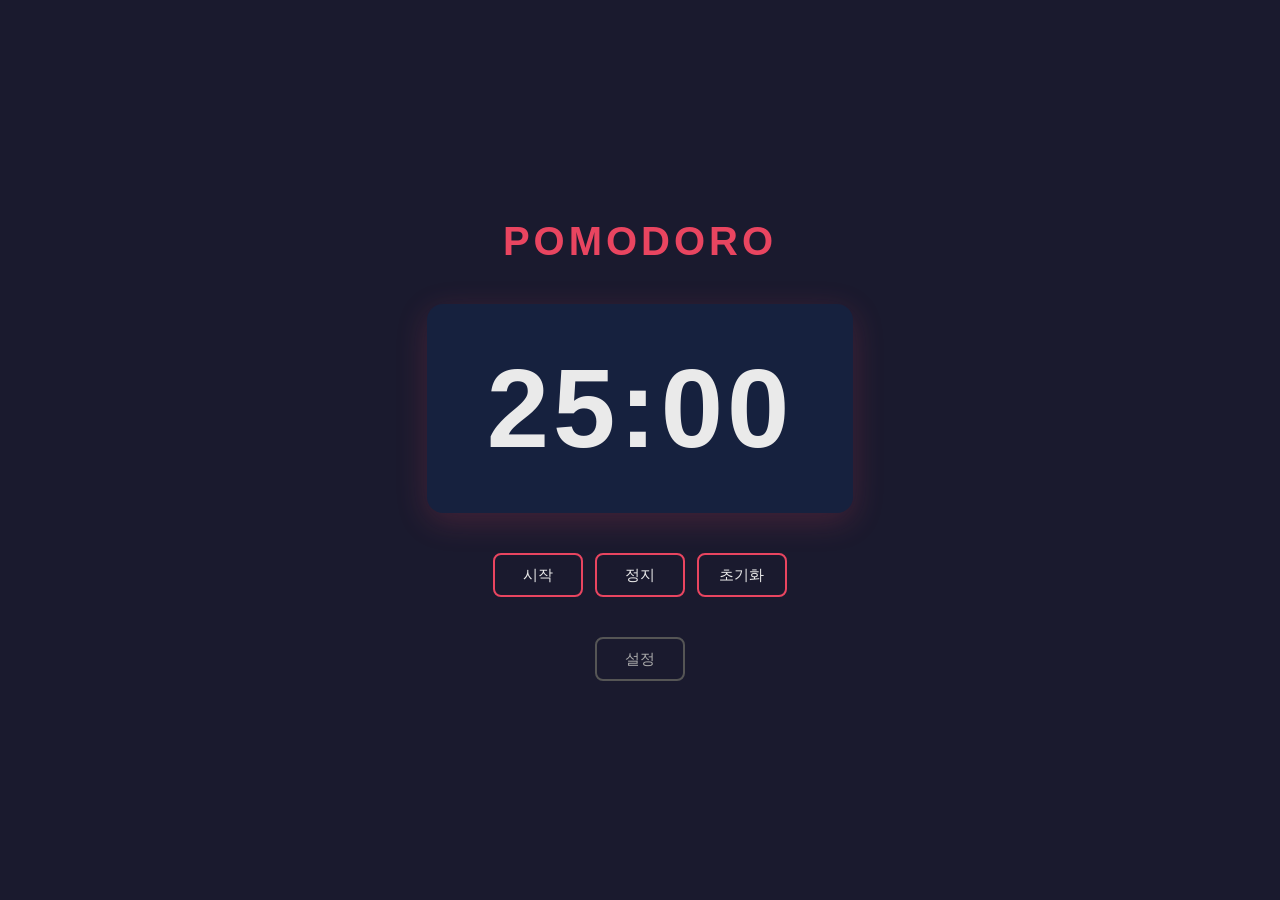
==== index.html @ 2b33477d "INIT" ====
<!doctype html>
<html lang="ko">
  <head>
    <meta charset="UTF-8" />
    <meta name="viewport" content="width=device-width, initial-scale=1.0" />
    <title>Pomodoro</title>
    <link rel="stylesheet" href="index.css" />
  </head>
  <body>
    <div class="container">
      <h1>Pomodoro</h1>
      <div class="timer" id="timer">25:00</div>
      <div class="controls">
        <button class="btn" onclick="startTimer()">시작</button>
        <button class="btn" onclick="stopTimer()">정지</button>
        <button class="btn" onclick="resetTimer()">초기화</button>
      </div>
      <div class="settings">
        <button class="btn btn--settings" onclick="location.href='settings.html'">설정</button>
      </div>
    </div>
    <script src="index.js"></script>
  </body>
</html>
---- index.css ----
* {
  box-sizing: border-box;
  margin: 0;
  padding: 0;
}

body {
  min-height: 100vh;
  display: flex;
  align-items: center;
  justify-content: center;
  background-color: #1a1a2e;
  font-family: 'Segoe UI', Tahoma, Geneva, Verdana, sans-serif;
  color: #eaeaea;
}

.container {
  display: flex;
  flex-direction: column;
  align-items: center;
  gap: 40px;
}

h1 {
  font-size: 2.5rem;
  letter-spacing: 4px;
  text-transform: uppercase;
  color: #e94560;
}

.timer {
  font-size: 7rem;
  font-weight: 700;
  letter-spacing: 4px;
  background-color: #16213e;
  padding: 40px 60px;
  border-radius: 16px;
  box-shadow: 0 8px 32px rgba(233, 69, 96, 0.2);
}

.controls {
  display: flex;
  gap: 12px;
}

.btn {
  width: 90px;
  height: 44px;
  border: 2px solid #e94560;
  background-color: transparent;
  color: #eaeaea;
  font-size: 0.95rem;
  border-radius: 8px;
  cursor: pointer;
  transition: background-color 0.2s, color 0.2s;
}

.btn:hover {
  background-color: #e94560;
  color: #fff;
}

.btn--settings {
  border-color: #555;
  color: #aaa;
}

.btn--settings:hover {
  background-color: #555;
  color: #fff;
}
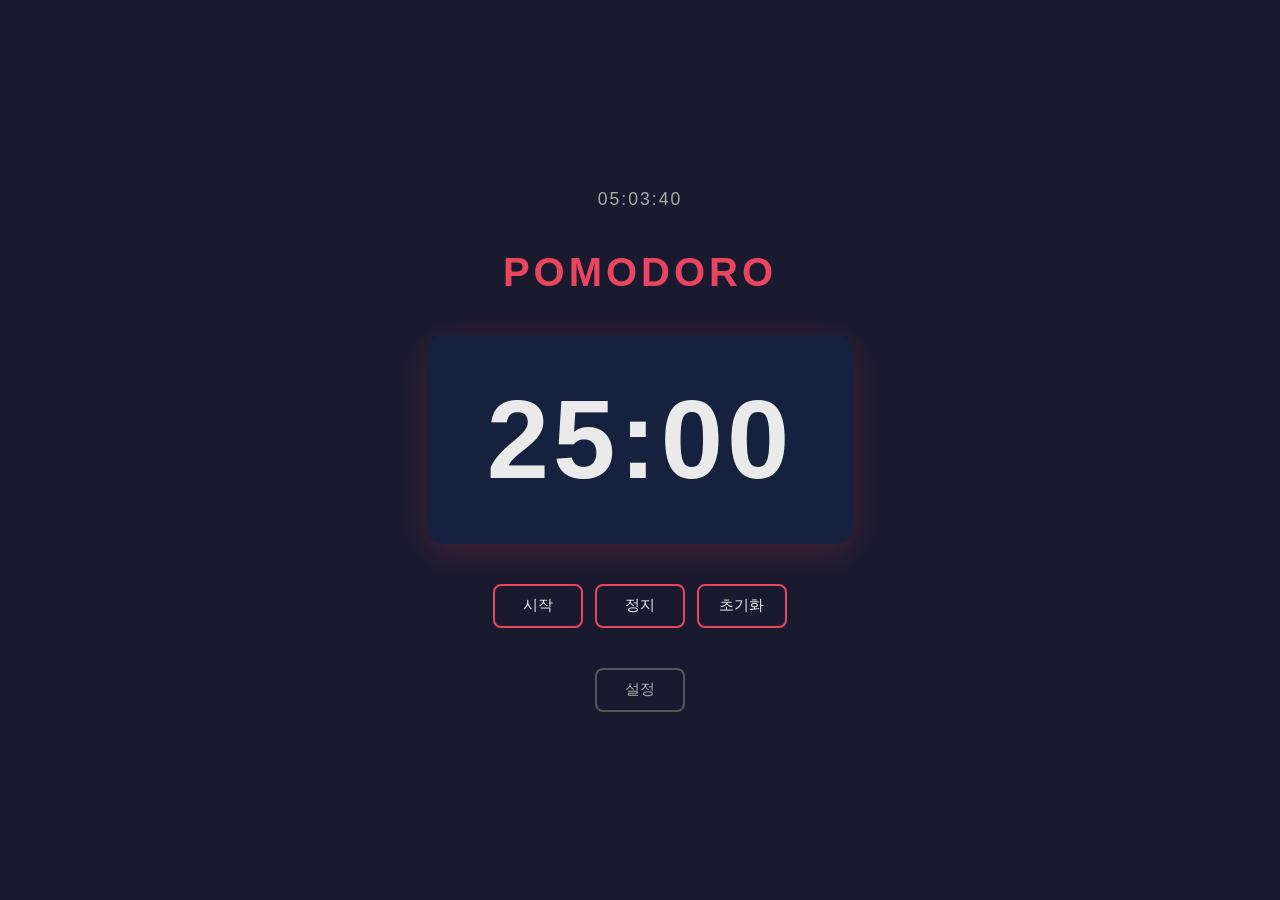
==== commit 805ad31c: "클로드 권한 설정 + 현재 시간 기능 추가" ====
--- a/index.html
+++ b/index.html
@@ -8,6 +8,7 @@
   </head>
   <body>
     <div class="container">
+      <div class="clock" id="clock"></div>
       <h1>Pomodoro</h1>
       <div class="timer" id="timer">25:00</div>
       <div class="controls">
--- a/index.css
+++ b/index.css
@@ -19,6 +19,12 @@
   flex-direction: column;
   align-items: center;
   gap: 40px;
+}
+
+.clock {
+  font-size: 1.1rem;
+  letter-spacing: 2px;
+  color: #aaa;
 }
 
 h1 {
